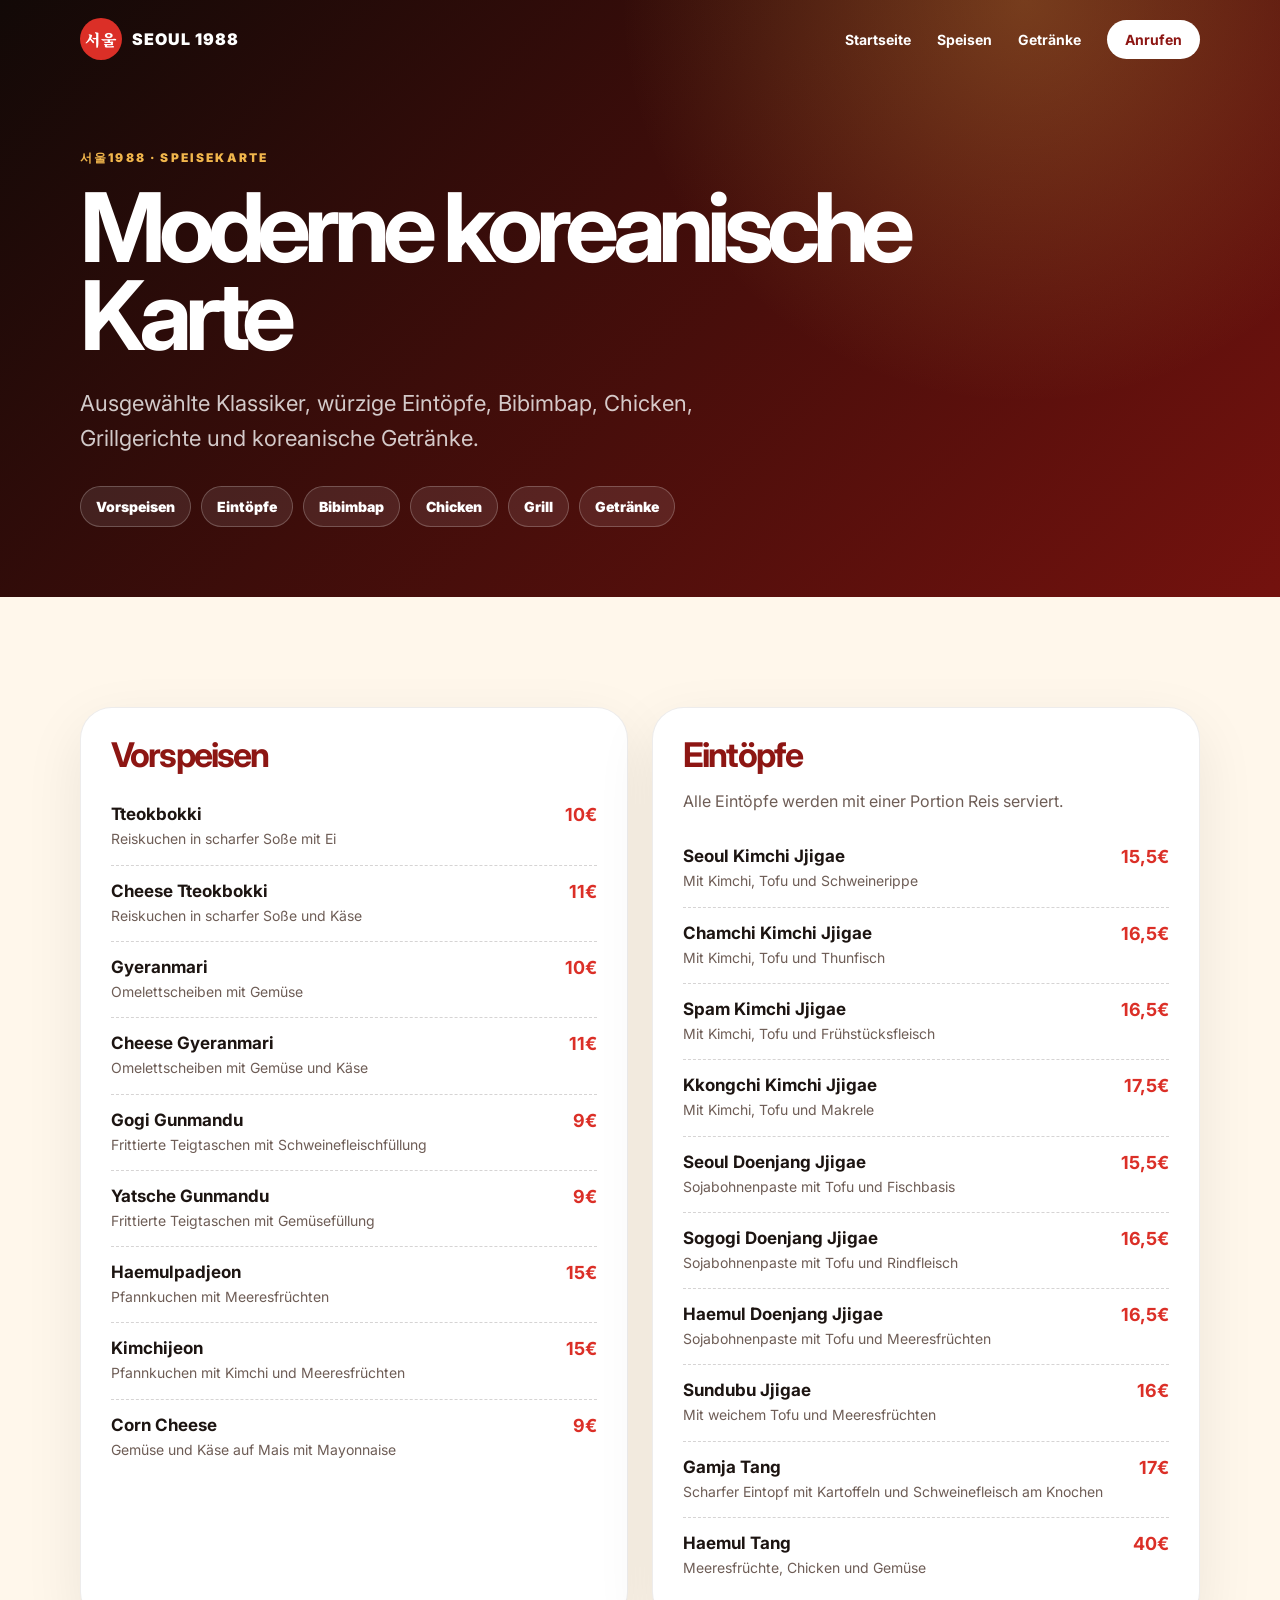
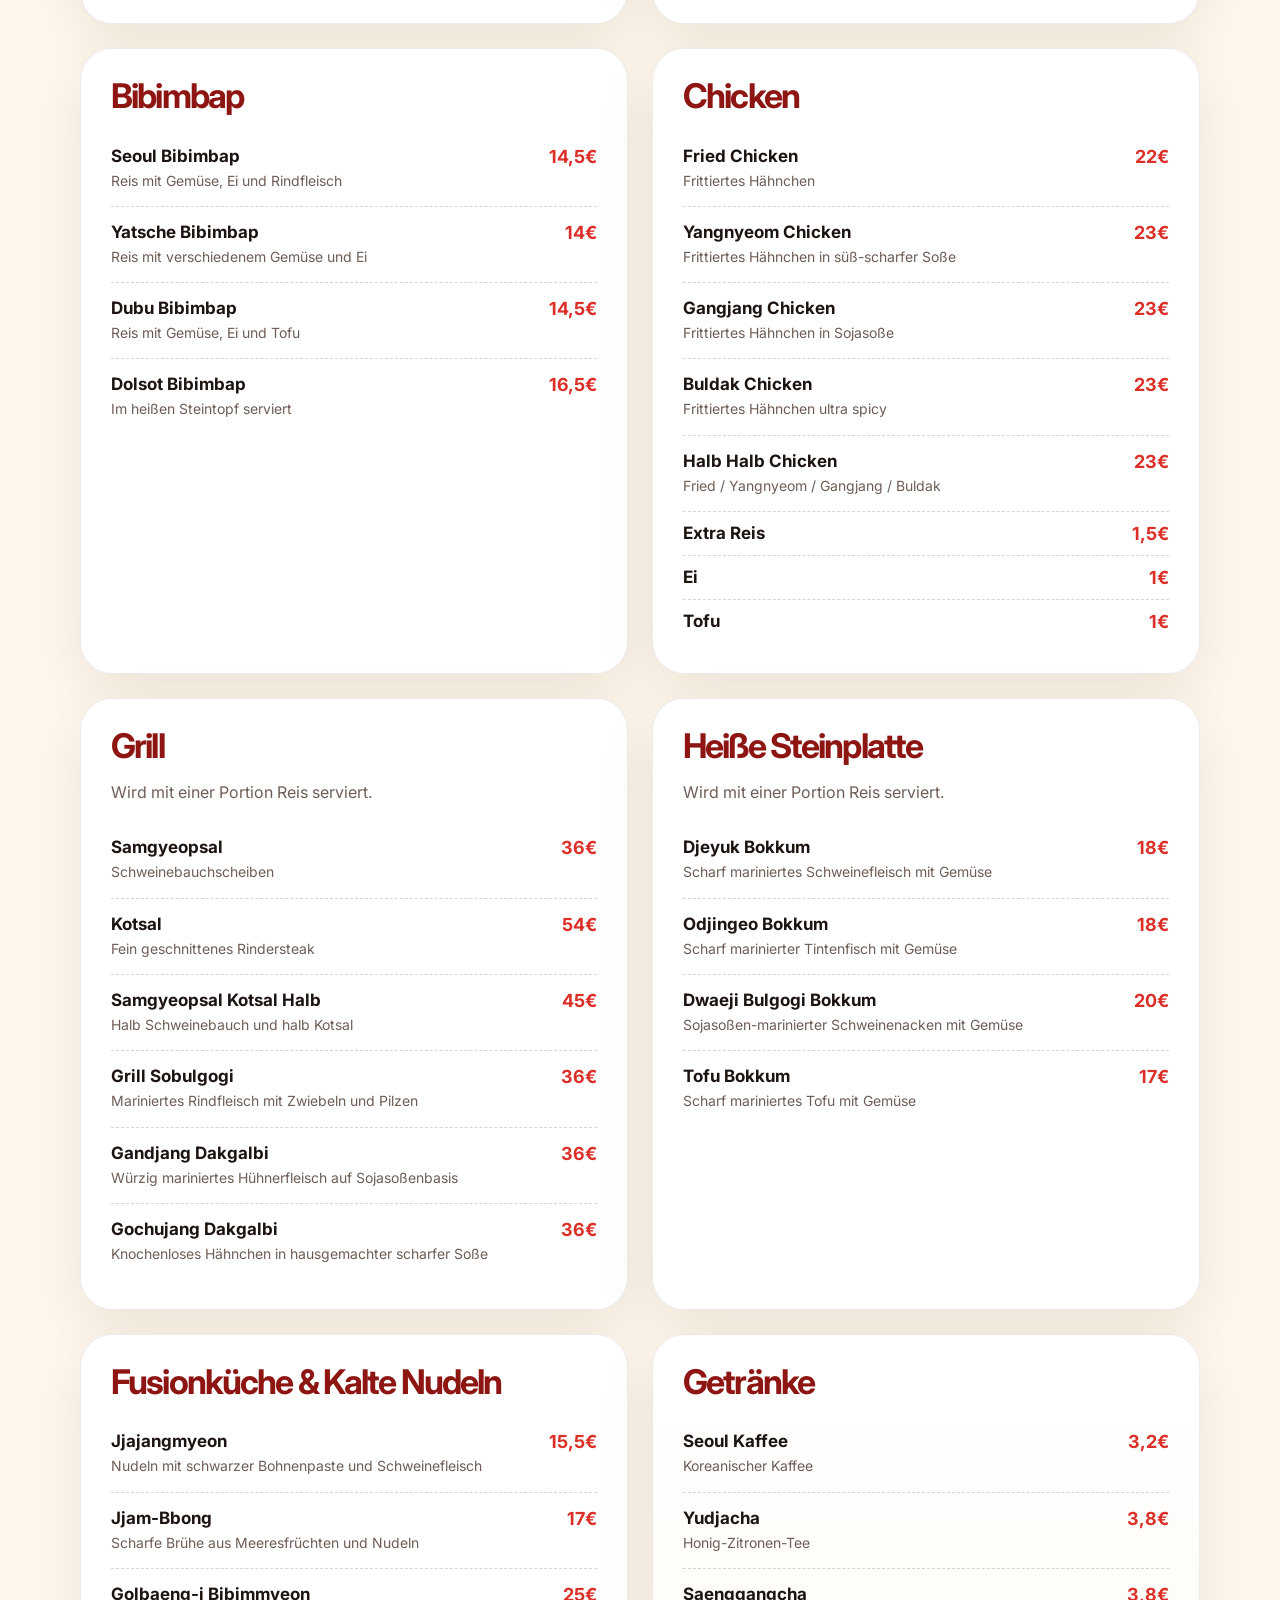
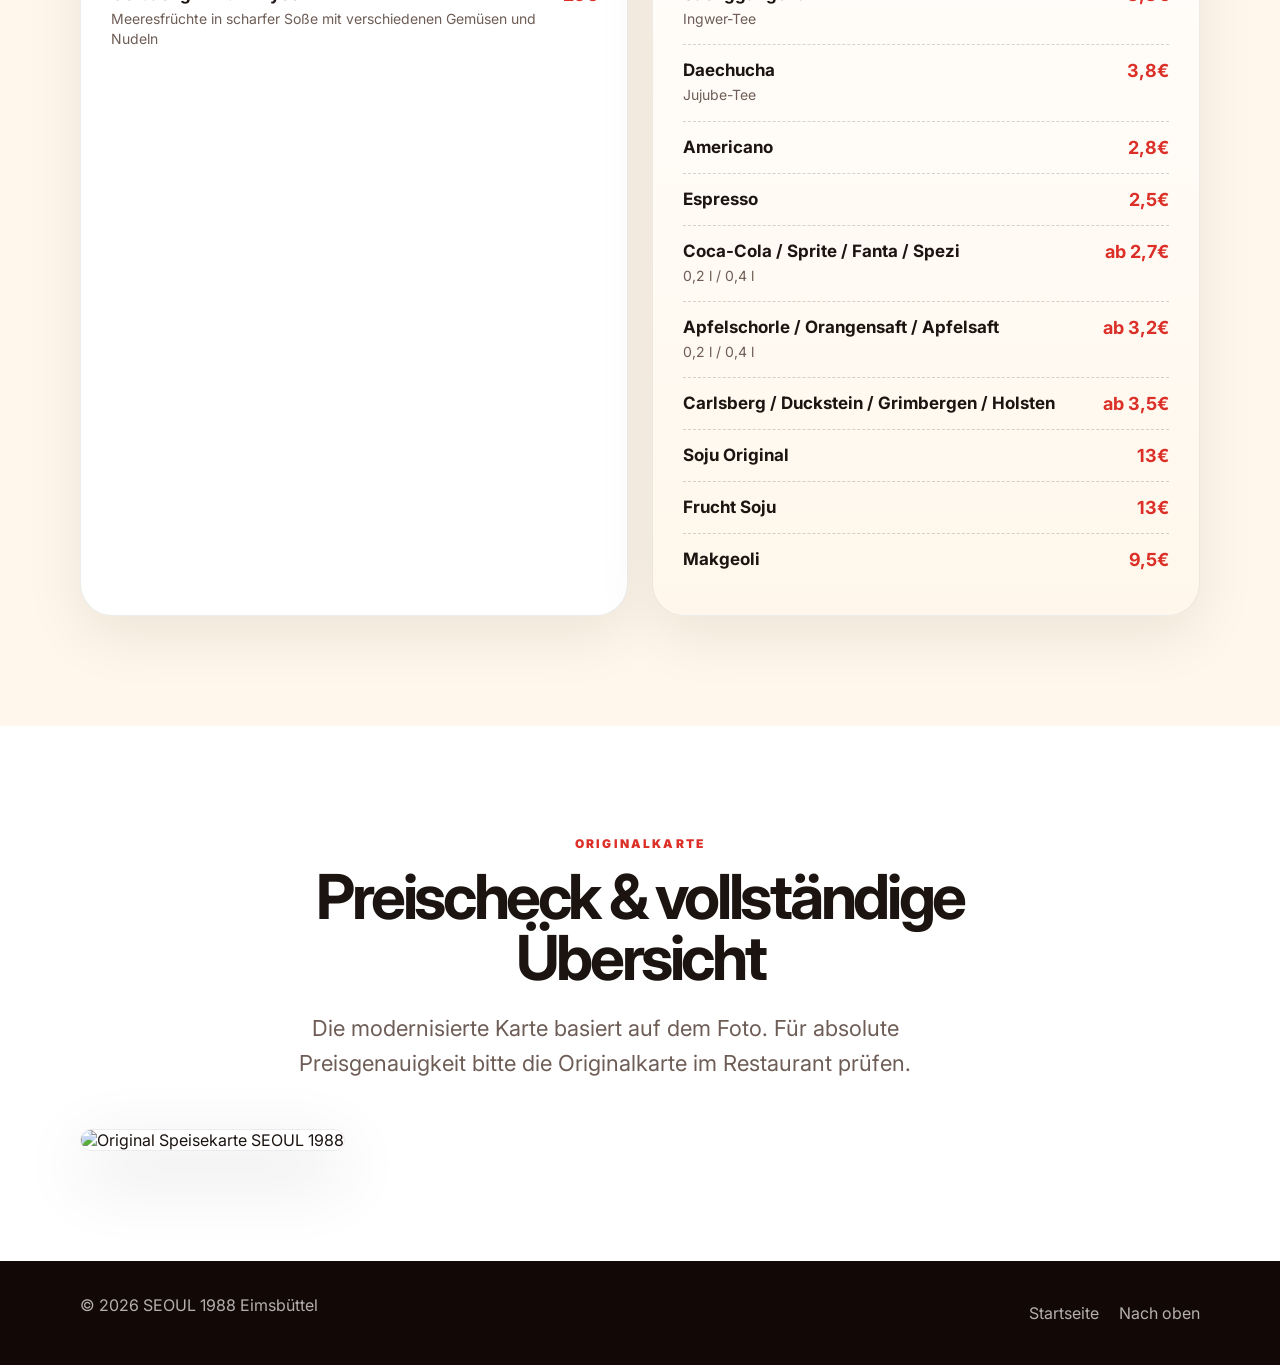
==== speisekarte.html @ 46224bd9 "Add files via upload" ====
<!DOCTYPE html>
<html lang="de">
<head>
  <meta charset="UTF-8" />
  <meta name="viewport" content="width=device-width, initial-scale=1.0" />
  <title>Speisekarte | SEOUL 1988 Eimsbüttel</title>
  <meta name="description" content="Moderne Speisekarte von SEOUL 1988 Eimsbüttel: koreanische Vorspeisen, Eintöpfe, Bibimbap, Chicken, Grillgerichte und Getränke." />
  <link rel="preconnect" href="https://fonts.googleapis.com">
  <link rel="preconnect" href="https://fonts.gstatic.com" crossorigin>
  <link href="https://fonts.googleapis.com/css2?family=Inter:wght@400;500;600;700;800;900&family=Noto+Serif+KR:wght@600;700&display=swap" rel="stylesheet">
  <link rel="stylesheet" href="style.css" />
</head>
<body class="menu-page">
  <header class="site-header scrolled" id="top">
    <nav class="nav">
      <a class="brand" href="index.html" aria-label="SEOUL 1988 Startseite">
        <span class="brand-mark">서울</span>
        <span>SEOUL 1988</span>
      </a>
      <button class="nav-toggle" aria-label="Menü öffnen" aria-expanded="false">☰</button>
      <div class="nav-links">
        <a href="index.html">Startseite</a>
        <a href="#vorspeisen">Speisen</a>
        <a href="#getraenke">Getränke</a>
        <a class="nav-cta" href="tel:+494021065353">Anrufen</a>
      </div>
    </nav>
  </header>

  <main>
    <section class="menu-hero">
      <div class="container">
        <p class="eyebrow">서울1988 · Speisekarte</p>
        <h1>Moderne koreanische Karte</h1>
        <p class="hero-text">Ausgewählte Klassiker, würzige Eintöpfe, Bibimbap, Chicken, Grillgerichte und koreanische Getränke.</p>
        <div class="menu-pills">
          <a href="#vorspeisen">Vorspeisen</a>
          <a href="#eintoepfe">Eintöpfe</a>
          <a href="#bibimbap">Bibimbap</a>
          <a href="#chicken">Chicken</a>
          <a href="#grill">Grill</a>
          <a href="#getraenke">Getränke</a>
        </div>
      </div>
    </section>

    <section class="menu-board section" id="vorspeisen">
      <div class="container menu-layout">
        <div class="menu-category reveal">
          <h2>Vorspeisen</h2>
          <div class="dish"><div><strong>Tteokbokki</strong><span>Reiskuchen in scharfer Soße mit Ei</span></div><b>10€</b></div>
          <div class="dish"><div><strong>Cheese Tteokbokki</strong><span>Reiskuchen in scharfer Soße und Käse</span></div><b>11€</b></div>
          <div class="dish"><div><strong>Gyeranmari</strong><span>Omelettscheiben mit Gemüse</span></div><b>10€</b></div>
          <div class="dish"><div><strong>Cheese Gyeranmari</strong><span>Omelettscheiben mit Gemüse und Käse</span></div><b>11€</b></div>
          <div class="dish"><div><strong>Gogi Gunmandu</strong><span>Frittierte Teigtaschen mit Schweinefleischfüllung</span></div><b>9€</b></div>
          <div class="dish"><div><strong>Yatsche Gunmandu</strong><span>Frittierte Teigtaschen mit Gemüsefüllung</span></div><b>9€</b></div>
          <div class="dish"><div><strong>Haemulpadjeon</strong><span>Pfannkuchen mit Meeresfrüchten</span></div><b>15€</b></div>
          <div class="dish"><div><strong>Kimchijeon</strong><span>Pfannkuchen mit Kimchi und Meeresfrüchten</span></div><b>15€</b></div>
          <div class="dish"><div><strong>Corn Cheese</strong><span>Gemüse und Käse auf Mais mit Mayonnaise</span></div><b>9€</b></div>
        </div>

        <div class="menu-category reveal" id="eintoepfe">
          <h2>Eintöpfe</h2>
          <p class="category-note">Alle Eintöpfe werden mit einer Portion Reis serviert.</p>
          <div class="dish"><div><strong>Seoul Kimchi Jjigae</strong><span>Mit Kimchi, Tofu und Schweinerippe</span></div><b>15,5€</b></div>
          <div class="dish"><div><strong>Chamchi Kimchi Jjigae</strong><span>Mit Kimchi, Tofu und Thunfisch</span></div><b>16,5€</b></div>
          <div class="dish"><div><strong>Spam Kimchi Jjigae</strong><span>Mit Kimchi, Tofu und Frühstücksfleisch</span></div><b>16,5€</b></div>
          <div class="dish"><div><strong>Kkongchi Kimchi Jjigae</strong><span>Mit Kimchi, Tofu und Makrele</span></div><b>17,5€</b></div>
          <div class="dish"><div><strong>Seoul Doenjang Jjigae</strong><span>Sojabohnenpaste mit Tofu und Fischbasis</span></div><b>15,5€</b></div>
          <div class="dish"><div><strong>Sogogi Doenjang Jjigae</strong><span>Sojabohnenpaste mit Tofu und Rindfleisch</span></div><b>16,5€</b></div>
          <div class="dish"><div><strong>Haemul Doenjang Jjigae</strong><span>Sojabohnenpaste mit Tofu und Meeresfrüchten</span></div><b>16,5€</b></div>
          <div class="dish"><div><strong>Sundubu Jjigae</strong><span>Mit weichem Tofu und Meeresfrüchten</span></div><b>16€</b></div>
          <div class="dish"><div><strong>Gamja Tang</strong><span>Scharfer Eintopf mit Kartoffeln und Schweinefleisch am Knochen</span></div><b>17€</b></div>
          <div class="dish"><div><strong>Haemul Tang</strong><span>Meeresfrüchte, Chicken und Gemüse</span></div><b>40€</b></div>
        </div>

        <div class="menu-category reveal" id="bibimbap">
          <h2>Bibimbap</h2>
          <div class="dish"><div><strong>Seoul Bibimbap</strong><span>Reis mit Gemüse, Ei und Rindfleisch</span></div><b>14,5€</b></div>
          <div class="dish"><div><strong>Yatsche Bibimbap</strong><span>Reis mit verschiedenem Gemüse und Ei</span></div><b>14€</b></div>
          <div class="dish"><div><strong>Dubu Bibimbap</strong><span>Reis mit Gemüse, Ei und Tofu</span></div><b>14,5€</b></div>
          <div class="dish"><div><strong>Dolsot Bibimbap</strong><span>Im heißen Steintopf serviert</span></div><b>16,5€</b></div>
        </div>

        <div class="menu-category reveal" id="chicken">
          <h2>Chicken</h2>
          <div class="dish"><div><strong>Fried Chicken</strong><span>Frittiertes Hähnchen</span></div><b>22€</b></div>
          <div class="dish"><div><strong>Yangnyeom Chicken</strong><span>Frittiertes Hähnchen in süß-scharfer Soße</span></div><b>23€</b></div>
          <div class="dish"><div><strong>Gangjang Chicken</strong><span>Frittiertes Hähnchen in Sojasoße</span></div><b>23€</b></div>
          <div class="dish"><div><strong>Buldak Chicken</strong><span>Frittiertes Hähnchen ultra spicy</span></div><b>23€</b></div>
          <div class="dish"><div><strong>Halb Halb Chicken</strong><span>Fried / Yangnyeom / Gangjang / Buldak</span></div><b>23€</b></div>
          <div class="dish small"><div><strong>Extra Reis</strong></div><b>1,5€</b></div>
          <div class="dish small"><div><strong>Ei</strong></div><b>1€</b></div>
          <div class="dish small"><div><strong>Tofu</strong></div><b>1€</b></div>
        </div>

        <div class="menu-category reveal" id="grill">
          <h2>Grill</h2>
          <p class="category-note">Wird mit einer Portion Reis serviert.</p>
          <div class="dish"><div><strong>Samgyeopsal</strong><span>Schweinebauchscheiben</span></div><b>36€</b></div>
          <div class="dish"><div><strong>Kotsal</strong><span>Fein geschnittenes Rindersteak</span></div><b>54€</b></div>
          <div class="dish"><div><strong>Samgyeopsal Kotsal Halb</strong><span>Halb Schweinebauch und halb Kotsal</span></div><b>45€</b></div>
          <div class="dish"><div><strong>Grill Sobulgogi</strong><span>Mariniertes Rindfleisch mit Zwiebeln und Pilzen</span></div><b>36€</b></div>
          <div class="dish"><div><strong>Gandjang Dakgalbi</strong><span>Würzig mariniertes Hühnerfleisch auf Sojasoßenbasis</span></div><b>36€</b></div>
          <div class="dish"><div><strong>Gochujang Dakgalbi</strong><span>Knochenloses Hähnchen in hausgemachter scharfer Soße</span></div><b>36€</b></div>
        </div>

        <div class="menu-category reveal">
          <h2>Heiße Steinplatte</h2>
          <p class="category-note">Wird mit einer Portion Reis serviert.</p>
          <div class="dish"><div><strong>Djeyuk Bokkum</strong><span>Scharf mariniertes Schweinefleisch mit Gemüse</span></div><b>18€</b></div>
          <div class="dish"><div><strong>Odjingeo Bokkum</strong><span>Scharf marinierter Tintenfisch mit Gemüse</span></div><b>18€</b></div>
          <div class="dish"><div><strong>Dwaeji Bulgogi Bokkum</strong><span>Sojasoßen-marinierter Schweinenacken mit Gemüse</span></div><b>20€</b></div>
          <div class="dish"><div><strong>Tofu Bokkum</strong><span>Scharf mariniertes Tofu mit Gemüse</span></div><b>17€</b></div>
        </div>

        <div class="menu-category reveal">
          <h2>Fusionküche & Kalte Nudeln</h2>
          <div class="dish"><div><strong>Jjajangmyeon</strong><span>Nudeln mit schwarzer Bohnenpaste und Schweinefleisch</span></div><b>15,5€</b></div>
          <div class="dish"><div><strong>Jjam-Bbong</strong><span>Scharfe Brühe aus Meeresfrüchten und Nudeln</span></div><b>17€</b></div>
          <div class="dish"><div><strong>Golbaeng-i Bibimmyeon</strong><span>Meeresfrüchte in scharfer Soße mit verschiedenen Gemüsen und Nudeln</span></div><b>25€</b></div>
        </div>

        <div class="menu-category drinks reveal" id="getraenke">
          <h2>Getränke</h2>
          <div class="dish"><div><strong>Seoul Kaffee</strong><span>Koreanischer Kaffee</span></div><b>3,2€</b></div>
          <div class="dish"><div><strong>Yudjacha</strong><span>Honig-Zitronen-Tee</span></div><b>3,8€</b></div>
          <div class="dish"><div><strong>Saenggangcha</strong><span>Ingwer-Tee</span></div><b>3,8€</b></div>
          <div class="dish"><div><strong>Daechucha</strong><span>Jujube-Tee</span></div><b>3,8€</b></div>
          <div class="dish"><div><strong>Americano</strong></div><b>2,8€</b></div>
          <div class="dish"><div><strong>Espresso</strong></div><b>2,5€</b></div>
          <div class="dish"><div><strong>Coca-Cola / Sprite / Fanta / Spezi</strong><span>0,2 l / 0,4 l</span></div><b>ab 2,7€</b></div>
          <div class="dish"><div><strong>Apfelschorle / Orangensaft / Apfelsaft</strong><span>0,2 l / 0,4 l</span></div><b>ab 3,2€</b></div>
          <div class="dish"><div><strong>Carlsberg / Duckstein / Grimbergen / Holsten</strong></div><b>ab 3,5€</b></div>
          <div class="dish"><div><strong>Soju Original</strong></div><b>13€</b></div>
          <div class="dish"><div><strong>Frucht Soju</strong></div><b>13€</b></div>
          <div class="dish"><div><strong>Makgeoli</strong></div><b>9,5€</b></div>
        </div>
      </div>
    </section>

    <section class="section original-menu">
      <div class="container">
        <div class="section-head reveal">
          <p class="eyebrow dark">Originalkarte</p>
          <h2>Preischeck & vollständige Übersicht</h2>
          <p class="lead">Die modernisierte Karte basiert auf dem Foto. Für absolute Preisgenauigkeit bitte die Originalkarte im Restaurant prüfen.</p>
        </div>
        <img src="images/speisekarte-original.jpeg" alt="Original Speisekarte SEOUL 1988" />
      </div>
    </section>
  </main>

  <footer class="footer">
    <div class="container footer-grid">
      <p>© <span id="year"></span> SEOUL 1988 Eimsbüttel</p>
      <div><a href="index.html">Startseite</a><a href="#top">Nach oben</a></div>
    </div>
  </footer>
  <script src="script.js"></script>
</body>
</html>
---- style.css ----
:root{--bg:#130b09;--paper:#fff7eb;--ink:#1c1411;--muted:#6e5d56;--red:#db2f27;--red2:#8d1613;--gold:#f1b64c;--line:rgba(255,255,255,.16);--shadow:0 24px 80px rgba(25,7,5,.28)}*{box-sizing:border-box}html{scroll-behavior:smooth}body{margin:0;font-family:Inter,system-ui,-apple-system,Segoe UI,sans-serif;background:var(--paper);color:var(--ink)}a{color:inherit;text-decoration:none}.container{width:min(1120px,92vw);margin:auto}.site-header{position:fixed;top:0;left:0;right:0;z-index:20;padding:18px 0;transition:.25s}.site-header.scrolled{background:rgba(19,11,9,.88);backdrop-filter:blur(18px);padding:10px 0}.nav{width:min(1120px,92vw);margin:auto;display:flex;align-items:center;justify-content:space-between}.brand{display:flex;align-items:center;gap:10px;color:#fff;font-weight:900;letter-spacing:.06em}.brand-mark{display:grid;place-items:center;width:42px;height:42px;border-radius:50%;background:var(--red);font-family:'Noto Serif KR',serif}.nav-links{display:flex;align-items:center;gap:26px;color:#fff;font-size:14px;font-weight:700}.nav-cta{background:#fff;color:var(--red2);padding:11px 18px;border-radius:999px}.nav-toggle{display:none;background:none;border:0;color:white;font-size:28px}.hero{position:relative;min-height:96vh;display:flex;align-items:center;overflow:hidden;background:radial-gradient(circle at 80% 20%,rgba(241,182,76,.35),transparent 30%),linear-gradient(135deg,#120907 0%,#2a0b08 52%,#74120e 100%);color:#fff}.hero-bg:before{content:"";position:absolute;inset:0;background-image:linear-gradient(rgba(255,255,255,.04) 1px,transparent 1px),linear-gradient(90deg,rgba(255,255,255,.04) 1px,transparent 1px);background-size:54px 54px;mask-image:linear-gradient(to bottom,#000,transparent 85%)}.hero-grid{position:relative;display:grid;grid-template-columns:1.08fr .92fr;align-items:center;gap:60px;padding-top:86px}.eyebrow{margin:0 0 16px;text-transform:uppercase;letter-spacing:.18em;color:var(--gold);font-size:12px;font-weight:900}.eyebrow.dark{color:var(--red)}h1,h2,h3,p{margin-top:0}h1{font-size:clamp(48px,8vw,96px);line-height:.92;letter-spacing:-.075em;margin-bottom:26px}h2{font-size:clamp(34px,5vw,62px);line-height:.98;letter-spacing:-.055em;margin-bottom:22px}.hero-text,.lead{font-size:clamp(18px,2vw,22px);line-height:1.6;color:rgba(255,255,255,.78);max-width:650px}.lead{color:var(--muted)}.hero-actions{display:flex;gap:14px;flex-wrap:wrap;margin:34px 0}.btn{display:inline-flex;align-items:center;justify-content:center;border-radius:999px;padding:15px 22px;font-weight:900;transition:.2s}.btn:hover{transform:translateY(-2px)}.primary{background:var(--gold);color:#25110b}.secondary{background:rgba(255,255,255,.1);border:1px solid var(--line);color:#fff}.light{background:#fff;color:var(--red2)}.outline-light{border:1px solid rgba(255,255,255,.4);color:#fff}.quick-info{display:flex;gap:10px;flex-wrap:wrap}.quick-info span{border:1px solid var(--line);border-radius:999px;padding:9px 13px;color:rgba(255,255,255,.82);font-size:13px;font-weight:700}.hero-card{position:relative;min-height:540px}.plate-visual{position:absolute;inset:90px 20px 80px;border-radius:45% 55% 48% 52%;background:radial-gradient(circle at 48% 45%,#fff7eb 0 28%,#e7d2b2 29% 33%,#111 34% 36%,#d82f27 37% 43%,#f1b64c 44% 50%,#2d7e50 51% 58%,#ffefe0 59% 100%);box-shadow:var(--shadow);animation:float 5s ease-in-out infinite}.plate-visual span{position:absolute;width:70px;height:70px;border-radius:50%;background:rgba(255,255,255,.32);filter:blur(8px)}.plate-visual span:nth-child(1){left:15%;top:17%}.plate-visual span:nth-child(2){right:18%;top:24%}.plate-visual span:nth-child(3){left:43%;bottom:16%}.plate-card{position:absolute;z-index:2;background:rgba(255,255,255,.12);border:1px solid var(--line);backdrop-filter:blur(18px);border-radius:28px;padding:22px;box-shadow:var(--shadow);max-width:270px}.plate-card strong{display:block;font-size:25px;margin:6px 0}.plate-card p{color:rgba(255,255,255,.76);line-height:1.45;margin:0}.korean{color:var(--gold);font-family:'Noto Serif KR',serif}.top-card{top:34px;left:0}.bottom-card{right:0;bottom:40px}.section{padding:110px 0}.two-col{display:grid;grid-template-columns:.85fr 1.15fr;gap:70px;align-items:start}.menu-highlight{background:#fff}.section-head{text-align:center;max-width:720px;margin:0 auto 48px}.cards{display:grid;grid-template-columns:repeat(3,1fr);gap:22px}.food-card{background:var(--paper);border:1px solid rgba(28,20,17,.08);border-radius:32px;padding:34px;box-shadow:0 20px 60px rgba(30,14,9,.08)}.food-icon{font-size:42px;margin-bottom:26px}.food-card h3{font-size:26px;margin-bottom:12px}.food-card p{color:var(--muted);line-height:1.6}.experience{background:#190b08;color:#fff}.experience h2{color:#fff}.experience-grid{display:grid;grid-template-columns:.9fr 1.1fr;gap:70px;align-items:center}.experience .lead,.experience li{color:rgba(255,255,255,.78)}.experience-visual{min-height:420px;border-radius:42px;background:linear-gradient(135deg,#db2f27,#3b0b08);display:grid;place-items:center;box-shadow:var(--shadow);overflow:hidden;position:relative}.experience-visual:before{content:"";position:absolute;inset:-30%;background:repeating-linear-gradient(45deg,rgba(255,255,255,.08) 0 2px,transparent 2px 18px);animation:move 12s linear infinite}.neon-box{position:relative;text-align:center;border:2px solid rgba(255,255,255,.6);border-radius:28px;padding:38px 46px;box-shadow:0 0 45px rgba(241,182,76,.45)}.neon-box span{display:block;font-size:22px;letter-spacing:.4em}.neon-box strong{font-size:84px;line-height:1;color:var(--gold)}.check-list{list-style:none;padding:0;margin:26px 0 0}.check-list li{padding:12px 0 12px 34px;position:relative;border-bottom:1px solid rgba(255,255,255,.12)}.check-list li:before{content:"✓";position:absolute;left:0;color:var(--gold);font-weight:900}.hours{background:var(--paper)}.hours-grid{display:grid;grid-template-columns:1fr 1fr;gap:70px;align-items:center}.hours-card{background:#fff;border-radius:34px;padding:20px;box-shadow:0 24px 70px rgba(30,14,9,.12)}.hour-row{display:flex;justify-content:space-between;gap:20px;padding:17px 18px;border-bottom:1px solid rgba(28,20,17,.08);font-size:17px}.hour-row:last-child{border-bottom:0}.hour-row strong{color:var(--red2)}.closed strong{color:var(--muted)}.contact{padding-top:30px;background:linear-gradient(to bottom,var(--paper) 0 50%,#120907 50% 100%)}.contact-card{display:grid;grid-template-columns:1fr auto;gap:30px;align-items:center;background:linear-gradient(135deg,#d92f27,#8d1613);color:#fff;border-radius:42px;padding:50px;box-shadow:var(--shadow)}.contact-card h2{margin-bottom:16px}.contact-card p{font-size:18px;line-height:1.7;color:rgba(255,255,255,.84)}.contact-actions{display:flex;gap:14px;flex-wrap:wrap}.footer{background:#120907;color:rgba(255,255,255,.68);padding:34px 0}.footer-grid{display:flex;align-items:center;justify-content:space-between;gap:20px}.footer a{margin-left:20px}.reveal{opacity:0;transform:translateY(24px);transition:.65s ease}.reveal.visible{opacity:1;transform:none}@keyframes float{50%{transform:translateY(-16px) rotate(2deg)}}@keyframes move{to{transform:translateX(80px)}}@media(max-width:860px){.nav-toggle{display:block}.nav-links{position:absolute;top:72px;left:4vw;right:4vw;background:rgba(19,11,9,.96);border:1px solid var(--line);border-radius:24px;padding:22px;display:none;flex-direction:column;align-items:flex-start}.nav-links.open{display:flex}.hero-grid,.two-col,.experience-grid,.hours-grid,.contact-card{grid-template-columns:1fr}.hero{min-height:auto;padding:120px 0 70px}.hero-card{min-height:430px}.cards{grid-template-columns:1fr}.section{padding:74px 0}.contact-card{padding:34px}.footer-grid{flex-direction:column;align-items:flex-start}.footer a{margin:0 18px 0 0}}@media(max-width:520px){h1{font-size:50px}.hero-card{display:none}.contact-actions,.hero-actions{flex-direction:column}.btn{width:100%}}
.menu-cta{text-align:center;margin-top:38px}.menu-page{background:#fff7eb}.menu-hero{padding:150px 0 70px;background:radial-gradient(circle at 80% 0,rgba(241,182,76,.28),transparent 34%),linear-gradient(135deg,#120907,#74120e);color:#fff}.menu-hero h1{max-width:900px}.menu-pills{display:flex;flex-wrap:wrap;gap:10px;margin-top:30px}.menu-pills a{border:1px solid rgba(255,255,255,.22);background:rgba(255,255,255,.09);color:#fff;border-radius:999px;padding:11px 15px;font-weight:900;font-size:14px}.menu-board{background:#fff7eb}.menu-layout{display:grid;grid-template-columns:repeat(2,1fr);gap:24px}.menu-category{background:#fff;border:1px solid rgba(28,20,17,.08);border-radius:32px;padding:30px;box-shadow:0 20px 60px rgba(30,14,9,.08);scroll-margin-top:100px}.menu-category h2{font-size:34px;margin-bottom:18px;color:#8d1613}.category-note{color:#6e5d56;line-height:1.5;margin-bottom:18px}.dish{display:flex;justify-content:space-between;gap:20px;padding:15px 0;border-bottom:1px dashed rgba(28,20,17,.18)}.dish:last-child{border-bottom:0}.dish strong{font-size:17px}.dish span{display:block;color:#6e5d56;font-size:14px;line-height:1.45;margin-top:5px}.dish b{white-space:nowrap;color:#db2f27;font-size:18px}.dish.small{padding:11px 0}.drinks{background:linear-gradient(180deg,#fff,#fff7eb)}.original-menu{background:#fff}.original-menu img{width:100%;border-radius:32px;box-shadow:0 24px 70px rgba(30,14,9,.16);border:1px solid rgba(28,20,17,.08)}@media(max-width:860px){.menu-layout{grid-template-columns:1fr}.menu-hero{padding:130px 0 56px}.menu-category{padding:24px}.dish{gap:14px}.dish strong{font-size:16px}}
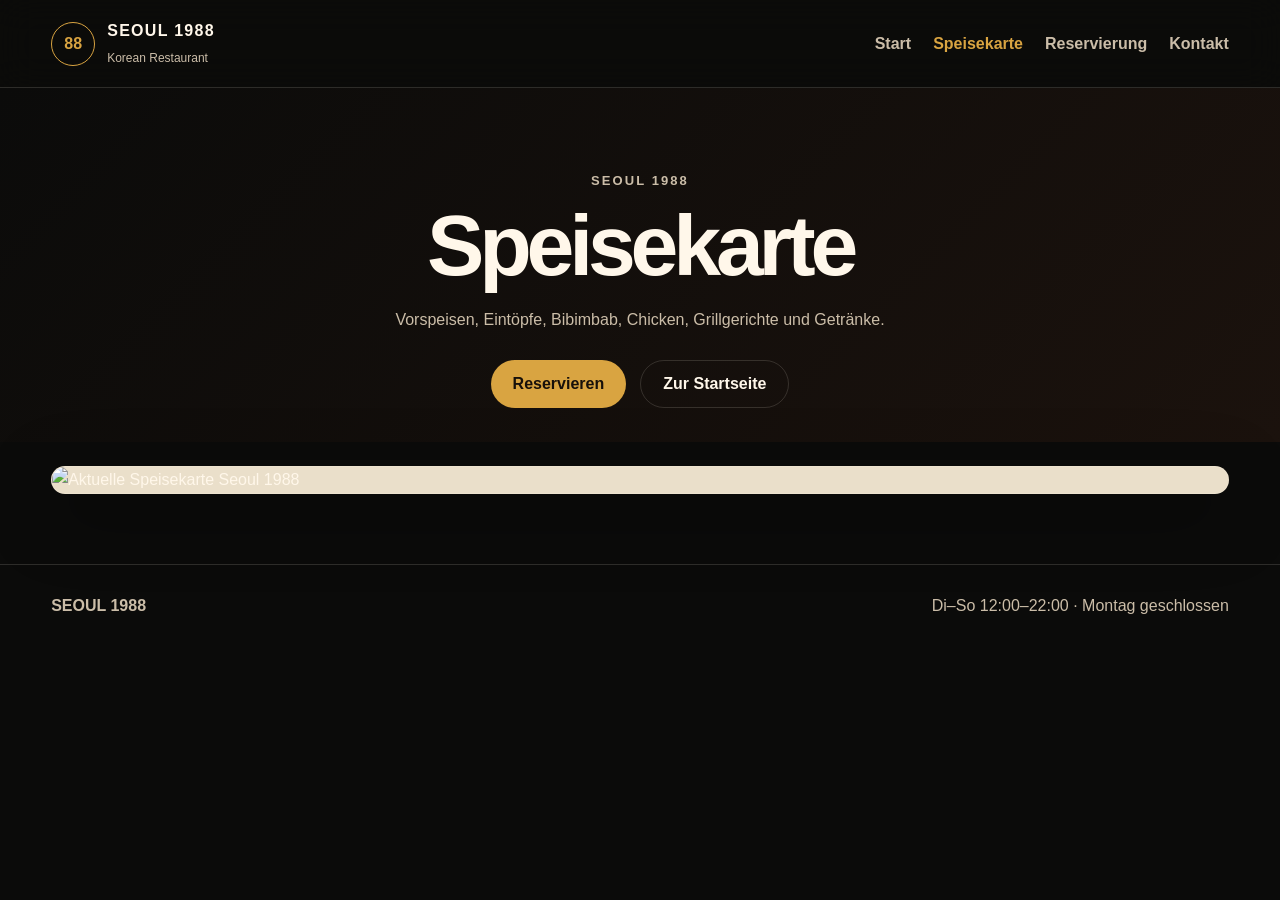
==== commit 076f648c: "Add files via upload" ====
--- a/speisekarte.html
+++ b/speisekarte.html
@@ -1,162 +1,38 @@
-<!DOCTYPE html>
+<!doctype html>
 <html lang="de">
 <head>
-  <meta charset="UTF-8" />
-  <meta name="viewport" content="width=device-width, initial-scale=1.0" />
-  <title>Speisekarte | SEOUL 1988 Eimsbüttel</title>
-  <meta name="description" content="Moderne Speisekarte von SEOUL 1988 Eimsbüttel: koreanische Vorspeisen, Eintöpfe, Bibimbap, Chicken, Grillgerichte und Getränke." />
-  <link rel="preconnect" href="https://fonts.googleapis.com">
-  <link rel="preconnect" href="https://fonts.gstatic.com" crossorigin>
-  <link href="https://fonts.googleapis.com/css2?family=Inter:wght@400;500;600;700;800;900&family=Noto+Serif+KR:wght@600;700&display=swap" rel="stylesheet">
+  <meta charset="utf-8" />
+  <meta name="viewport" content="width=device-width, initial-scale=1" />
+  <title>Speisekarte | SEOUL 1988</title>
+  <meta name="description" content="Aktuelle Speisekarte von SEOUL 1988 in Hamburg-Eimsbüttel." />
   <link rel="stylesheet" href="style.css" />
 </head>
-<body class="menu-page">
-  <header class="site-header scrolled" id="top">
+<body>
+  <header class="site-header compact">
+    <a class="brand" href="index.html"><span class="brand-mark">88</span><span><strong>SEOUL 1988</strong><small>Korean Restaurant</small></span></a>
+    <button class="nav-toggle" aria-label="Menü öffnen">☰</button>
     <nav class="nav">
-      <a class="brand" href="index.html" aria-label="SEOUL 1988 Startseite">
-        <span class="brand-mark">서울</span>
-        <span>SEOUL 1988</span>
-      </a>
-      <button class="nav-toggle" aria-label="Menü öffnen" aria-expanded="false">☰</button>
-      <div class="nav-links">
-        <a href="index.html">Startseite</a>
-        <a href="#vorspeisen">Speisen</a>
-        <a href="#getraenke">Getränke</a>
-        <a class="nav-cta" href="tel:+494021065353">Anrufen</a>
-      </div>
+      <a href="index.html">Start</a>
+      <a class="active" href="speisekarte.html">Speisekarte</a>
+      <a href="index.html#reservierung">Reservierung</a>
+      <a href="index.html#kontakt">Kontakt</a>
     </nav>
   </header>
-
   <main>
-    <section class="menu-hero">
-      <div class="container">
-        <p class="eyebrow">서울1988 · Speisekarte</p>
-        <h1>Moderne koreanische Karte</h1>
-        <p class="hero-text">Ausgewählte Klassiker, würzige Eintöpfe, Bibimbap, Chicken, Grillgerichte und koreanische Getränke.</p>
-        <div class="menu-pills">
-          <a href="#vorspeisen">Vorspeisen</a>
-          <a href="#eintoepfe">Eintöpfe</a>
-          <a href="#bibimbap">Bibimbap</a>
-          <a href="#chicken">Chicken</a>
-          <a href="#grill">Grill</a>
-          <a href="#getraenke">Getränke</a>
-        </div>
+    <section class="page-title">
+      <p class="eyebrow">SEOUL 1988</p>
+      <h1>Speisekarte</h1>
+      <p>Vorspeisen, Eintöpfe, Bibimbab, Chicken, Grillgerichte und Getränke.</p>
+      <div class="hero-actions centered">
+        <a class="btn primary" href="tel:+494043298009">Reservieren</a>
+        <a class="btn ghost" href="index.html">Zur Startseite</a>
       </div>
     </section>
-
-    <section class="menu-board section" id="vorspeisen">
-      <div class="container menu-layout">
-        <div class="menu-category reveal">
-          <h2>Vorspeisen</h2>
-          <div class="dish"><div><strong>Tteokbokki</strong><span>Reiskuchen in scharfer Soße mit Ei</span></div><b>10€</b></div>
-          <div class="dish"><div><strong>Cheese Tteokbokki</strong><span>Reiskuchen in scharfer Soße und Käse</span></div><b>11€</b></div>
-          <div class="dish"><div><strong>Gyeranmari</strong><span>Omelettscheiben mit Gemüse</span></div><b>10€</b></div>
-          <div class="dish"><div><strong>Cheese Gyeranmari</strong><span>Omelettscheiben mit Gemüse und Käse</span></div><b>11€</b></div>
-          <div class="dish"><div><strong>Gogi Gunmandu</strong><span>Frittierte Teigtaschen mit Schweinefleischfüllung</span></div><b>9€</b></div>
-          <div class="dish"><div><strong>Yatsche Gunmandu</strong><span>Frittierte Teigtaschen mit Gemüsefüllung</span></div><b>9€</b></div>
-          <div class="dish"><div><strong>Haemulpadjeon</strong><span>Pfannkuchen mit Meeresfrüchten</span></div><b>15€</b></div>
-          <div class="dish"><div><strong>Kimchijeon</strong><span>Pfannkuchen mit Kimchi und Meeresfrüchten</span></div><b>15€</b></div>
-          <div class="dish"><div><strong>Corn Cheese</strong><span>Gemüse und Käse auf Mais mit Mayonnaise</span></div><b>9€</b></div>
-        </div>
-
-        <div class="menu-category reveal" id="eintoepfe">
-          <h2>Eintöpfe</h2>
-          <p class="category-note">Alle Eintöpfe werden mit einer Portion Reis serviert.</p>
-          <div class="dish"><div><strong>Seoul Kimchi Jjigae</strong><span>Mit Kimchi, Tofu und Schweinerippe</span></div><b>15,5€</b></div>
-          <div class="dish"><div><strong>Chamchi Kimchi Jjigae</strong><span>Mit Kimchi, Tofu und Thunfisch</span></div><b>16,5€</b></div>
-          <div class="dish"><div><strong>Spam Kimchi Jjigae</strong><span>Mit Kimchi, Tofu und Frühstücksfleisch</span></div><b>16,5€</b></div>
-          <div class="dish"><div><strong>Kkongchi Kimchi Jjigae</strong><span>Mit Kimchi, Tofu und Makrele</span></div><b>17,5€</b></div>
-          <div class="dish"><div><strong>Seoul Doenjang Jjigae</strong><span>Sojabohnenpaste mit Tofu und Fischbasis</span></div><b>15,5€</b></div>
-          <div class="dish"><div><strong>Sogogi Doenjang Jjigae</strong><span>Sojabohnenpaste mit Tofu und Rindfleisch</span></div><b>16,5€</b></div>
-          <div class="dish"><div><strong>Haemul Doenjang Jjigae</strong><span>Sojabohnenpaste mit Tofu und Meeresfrüchten</span></div><b>16,5€</b></div>
-          <div class="dish"><div><strong>Sundubu Jjigae</strong><span>Mit weichem Tofu und Meeresfrüchten</span></div><b>16€</b></div>
-          <div class="dish"><div><strong>Gamja Tang</strong><span>Scharfer Eintopf mit Kartoffeln und Schweinefleisch am Knochen</span></div><b>17€</b></div>
-          <div class="dish"><div><strong>Haemul Tang</strong><span>Meeresfrüchte, Chicken und Gemüse</span></div><b>40€</b></div>
-        </div>
-
-        <div class="menu-category reveal" id="bibimbap">
-          <h2>Bibimbap</h2>
-          <div class="dish"><div><strong>Seoul Bibimbap</strong><span>Reis mit Gemüse, Ei und Rindfleisch</span></div><b>14,5€</b></div>
-          <div class="dish"><div><strong>Yatsche Bibimbap</strong><span>Reis mit verschiedenem Gemüse und Ei</span></div><b>14€</b></div>
-          <div class="dish"><div><strong>Dubu Bibimbap</strong><span>Reis mit Gemüse, Ei und Tofu</span></div><b>14,5€</b></div>
-          <div class="dish"><div><strong>Dolsot Bibimbap</strong><span>Im heißen Steintopf serviert</span></div><b>16,5€</b></div>
-        </div>
-
-        <div class="menu-category reveal" id="chicken">
-          <h2>Chicken</h2>
-          <div class="dish"><div><strong>Fried Chicken</strong><span>Frittiertes Hähnchen</span></div><b>22€</b></div>
-          <div class="dish"><div><strong>Yangnyeom Chicken</strong><span>Frittiertes Hähnchen in süß-scharfer Soße</span></div><b>23€</b></div>
-          <div class="dish"><div><strong>Gangjang Chicken</strong><span>Frittiertes Hähnchen in Sojasoße</span></div><b>23€</b></div>
-          <div class="dish"><div><strong>Buldak Chicken</strong><span>Frittiertes Hähnchen ultra spicy</span></div><b>23€</b></div>
-          <div class="dish"><div><strong>Halb Halb Chicken</strong><span>Fried / Yangnyeom / Gangjang / Buldak</span></div><b>23€</b></div>
-          <div class="dish small"><div><strong>Extra Reis</strong></div><b>1,5€</b></div>
-          <div class="dish small"><div><strong>Ei</strong></div><b>1€</b></div>
-          <div class="dish small"><div><strong>Tofu</strong></div><b>1€</b></div>
-        </div>
-
-        <div class="menu-category reveal" id="grill">
-          <h2>Grill</h2>
-          <p class="category-note">Wird mit einer Portion Reis serviert.</p>
-          <div class="dish"><div><strong>Samgyeopsal</strong><span>Schweinebauchscheiben</span></div><b>36€</b></div>
-          <div class="dish"><div><strong>Kotsal</strong><span>Fein geschnittenes Rindersteak</span></div><b>54€</b></div>
-          <div class="dish"><div><strong>Samgyeopsal Kotsal Halb</strong><span>Halb Schweinebauch und halb Kotsal</span></div><b>45€</b></div>
-          <div class="dish"><div><strong>Grill Sobulgogi</strong><span>Mariniertes Rindfleisch mit Zwiebeln und Pilzen</span></div><b>36€</b></div>
-          <div class="dish"><div><strong>Gandjang Dakgalbi</strong><span>Würzig mariniertes Hühnerfleisch auf Sojasoßenbasis</span></div><b>36€</b></div>
-          <div class="dish"><div><strong>Gochujang Dakgalbi</strong><span>Knochenloses Hähnchen in hausgemachter scharfer Soße</span></div><b>36€</b></div>
-        </div>
-
-        <div class="menu-category reveal">
-          <h2>Heiße Steinplatte</h2>
-          <p class="category-note">Wird mit einer Portion Reis serviert.</p>
-          <div class="dish"><div><strong>Djeyuk Bokkum</strong><span>Scharf mariniertes Schweinefleisch mit Gemüse</span></div><b>18€</b></div>
-          <div class="dish"><div><strong>Odjingeo Bokkum</strong><span>Scharf marinierter Tintenfisch mit Gemüse</span></div><b>18€</b></div>
-          <div class="dish"><div><strong>Dwaeji Bulgogi Bokkum</strong><span>Sojasoßen-marinierter Schweinenacken mit Gemüse</span></div><b>20€</b></div>
-          <div class="dish"><div><strong>Tofu Bokkum</strong><span>Scharf mariniertes Tofu mit Gemüse</span></div><b>17€</b></div>
-        </div>
-
-        <div class="menu-category reveal">
-          <h2>Fusionküche & Kalte Nudeln</h2>
-          <div class="dish"><div><strong>Jjajangmyeon</strong><span>Nudeln mit schwarzer Bohnenpaste und Schweinefleisch</span></div><b>15,5€</b></div>
-          <div class="dish"><div><strong>Jjam-Bbong</strong><span>Scharfe Brühe aus Meeresfrüchten und Nudeln</span></div><b>17€</b></div>
-          <div class="dish"><div><strong>Golbaeng-i Bibimmyeon</strong><span>Meeresfrüchte in scharfer Soße mit verschiedenen Gemüsen und Nudeln</span></div><b>25€</b></div>
-        </div>
-
-        <div class="menu-category drinks reveal" id="getraenke">
-          <h2>Getränke</h2>
-          <div class="dish"><div><strong>Seoul Kaffee</strong><span>Koreanischer Kaffee</span></div><b>3,2€</b></div>
-          <div class="dish"><div><strong>Yudjacha</strong><span>Honig-Zitronen-Tee</span></div><b>3,8€</b></div>
-          <div class="dish"><div><strong>Saenggangcha</strong><span>Ingwer-Tee</span></div><b>3,8€</b></div>
-          <div class="dish"><div><strong>Daechucha</strong><span>Jujube-Tee</span></div><b>3,8€</b></div>
-          <div class="dish"><div><strong>Americano</strong></div><b>2,8€</b></div>
-          <div class="dish"><div><strong>Espresso</strong></div><b>2,5€</b></div>
-          <div class="dish"><div><strong>Coca-Cola / Sprite / Fanta / Spezi</strong><span>0,2 l / 0,4 l</span></div><b>ab 2,7€</b></div>
-          <div class="dish"><div><strong>Apfelschorle / Orangensaft / Apfelsaft</strong><span>0,2 l / 0,4 l</span></div><b>ab 3,2€</b></div>
-          <div class="dish"><div><strong>Carlsberg / Duckstein / Grimbergen / Holsten</strong></div><b>ab 3,5€</b></div>
-          <div class="dish"><div><strong>Soju Original</strong></div><b>13€</b></div>
-          <div class="dish"><div><strong>Frucht Soju</strong></div><b>13€</b></div>
-          <div class="dish"><div><strong>Makgeoli</strong></div><b>9,5€</b></div>
-        </div>
-      </div>
-    </section>
-
-    <section class="section original-menu">
-      <div class="container">
-        <div class="section-head reveal">
-          <p class="eyebrow dark">Originalkarte</p>
-          <h2>Preischeck & vollständige Übersicht</h2>
-          <p class="lead">Die modernisierte Karte basiert auf dem Foto. Für absolute Preisgenauigkeit bitte die Originalkarte im Restaurant prüfen.</p>
-        </div>
-        <img src="images/speisekarte-original.jpeg" alt="Original Speisekarte SEOUL 1988" />
-      </div>
+    <section class="menu-image-wrap">
+      <img src="images/speisekarte.jpeg" alt="Aktuelle Speisekarte Seoul 1988" />
     </section>
   </main>
-
-  <footer class="footer">
-    <div class="container footer-grid">
-      <p>© <span id="year"></span> SEOUL 1988 Eimsbüttel</p>
-      <div><a href="index.html">Startseite</a><a href="#top">Nach oben</a></div>
-    </div>
-  </footer>
+  <footer><strong>SEOUL 1988</strong><span>Di–So 12:00–22:00 · Montag geschlossen</span></footer>
   <script src="script.js"></script>
 </body>
 </html>
--- a/style.css
+++ b/style.css
@@ -1,2 +1 @@
-:root{--bg:#130b09;--paper:#fff7eb;--ink:#1c1411;--muted:#6e5d56;--red:#db2f27;--red2:#8d1613;--gold:#f1b64c;--line:rgba(255,255,255,.16);--shadow:0 24px 80px rgba(25,7,5,.28)}*{box-sizing:border-box}html{scroll-behavior:smooth}body{margin:0;font-family:Inter,system-ui,-apple-system,Segoe UI,sans-serif;background:var(--paper);color:var(--ink)}a{color:inherit;text-decoration:none}.container{width:min(1120px,92vw);margin:auto}.site-header{position:fixed;top:0;left:0;right:0;z-index:20;padding:18px 0;transition:.25s}.site-header.scrolled{background:rgba(19,11,9,.88);backdrop-filter:blur(18px);padding:10px 0}.nav{width:min(1120px,92vw);margin:auto;display:flex;align-items:center;justify-content:space-between}.brand{display:flex;align-items:center;gap:10px;color:#fff;font-weight:900;letter-spacing:.06em}.brand-mark{display:grid;place-items:center;width:42px;height:42px;border-radius:50%;background:var(--red);font-family:'Noto Serif KR',serif}.nav-links{display:flex;align-items:center;gap:26px;color:#fff;font-size:14px;font-weight:700}.nav-cta{background:#fff;color:var(--red2);padding:11px 18px;border-radius:999px}.nav-toggle{display:none;background:none;border:0;color:white;font-size:28px}.hero{position:relative;min-height:96vh;display:flex;align-items:center;overflow:hidden;background:radial-gradient(circle at 80% 20%,rgba(241,182,76,.35),transparent 30%),linear-gradient(135deg,#120907 0%,#2a0b08 52%,#74120e 100%);color:#fff}.hero-bg:before{content:"";position:absolute;inset:0;background-image:linear-gradient(rgba(255,255,255,.04) 1px,transparent 1px),linear-gradient(90deg,rgba(255,255,255,.04) 1px,transparent 1px);background-size:54px 54px;mask-image:linear-gradient(to bottom,#000,transparent 85%)}.hero-grid{position:relative;display:grid;grid-template-columns:1.08fr .92fr;align-items:center;gap:60px;padding-top:86px}.eyebrow{margin:0 0 16px;text-transform:uppercase;letter-spacing:.18em;color:var(--gold);font-size:12px;font-weight:900}.eyebrow.dark{color:var(--red)}h1,h2,h3,p{margin-top:0}h1{font-size:clamp(48px,8vw,96px);line-height:.92;letter-spacing:-.075em;margin-bottom:26px}h2{font-size:clamp(34px,5vw,62px);line-height:.98;letter-spacing:-.055em;margin-bottom:22px}.hero-text,.lead{font-size:clamp(18px,2vw,22px);line-height:1.6;color:rgba(255,255,255,.78);max-width:650px}.lead{color:var(--muted)}.hero-actions{display:flex;gap:14px;flex-wrap:wrap;margin:34px 0}.btn{display:inline-flex;align-items:center;justify-content:center;border-radius:999px;padding:15px 22px;font-weight:900;transition:.2s}.btn:hover{transform:translateY(-2px)}.primary{background:var(--gold);color:#25110b}.secondary{background:rgba(255,255,255,.1);border:1px solid var(--line);color:#fff}.light{background:#fff;color:var(--red2)}.outline-light{border:1px solid rgba(255,255,255,.4);color:#fff}.quick-info{display:flex;gap:10px;flex-wrap:wrap}.quick-info span{border:1px solid var(--line);border-radius:999px;padding:9px 13px;color:rgba(255,255,255,.82);font-size:13px;font-weight:700}.hero-card{position:relative;min-height:540px}.plate-visual{position:absolute;inset:90px 20px 80px;border-radius:45% 55% 48% 52%;background:radial-gradient(circle at 48% 45%,#fff7eb 0 28%,#e7d2b2 29% 33%,#111 34% 36%,#d82f27 37% 43%,#f1b64c 44% 50%,#2d7e50 51% 58%,#ffefe0 59% 100%);box-shadow:var(--shadow);animation:float 5s ease-in-out infinite}.plate-visual span{position:absolute;width:70px;height:70px;border-radius:50%;background:rgba(255,255,255,.32);filter:blur(8px)}.plate-visual span:nth-child(1){left:15%;top:17%}.plate-visual span:nth-child(2){right:18%;top:24%}.plate-visual span:nth-child(3){left:43%;bottom:16%}.plate-card{position:absolute;z-index:2;background:rgba(255,255,255,.12);border:1px solid var(--line);backdrop-filter:blur(18px);border-radius:28px;padding:22px;box-shadow:var(--shadow);max-width:270px}.plate-card strong{display:block;font-size:25px;margin:6px 0}.plate-card p{color:rgba(255,255,255,.76);line-height:1.45;margin:0}.korean{color:var(--gold);font-family:'Noto Serif KR',serif}.top-card{top:34px;left:0}.bottom-card{right:0;bottom:40px}.section{padding:110px 0}.two-col{display:grid;grid-template-columns:.85fr 1.15fr;gap:70px;align-items:start}.menu-highlight{background:#fff}.section-head{text-align:center;max-width:720px;margin:0 auto 48px}.cards{display:grid;grid-template-columns:repeat(3,1fr);gap:22px}.food-card{background:var(--paper);border:1px solid rgba(28,20,17,.08);border-radius:32px;padding:34px;box-shadow:0 20px 60px rgba(30,14,9,.08)}.food-icon{font-size:42px;margin-bottom:26px}.food-card h3{font-size:26px;margin-bottom:12px}.food-card p{color:var(--muted);line-height:1.6}.experience{background:#190b08;color:#fff}.experience h2{color:#fff}.experience-grid{display:grid;grid-template-columns:.9fr 1.1fr;gap:70px;align-items:center}.experience .lead,.experience li{color:rgba(255,255,255,.78)}.experience-visual{min-height:420px;border-radius:42px;background:linear-gradient(135deg,#db2f27,#3b0b08);display:grid;place-items:center;box-shadow:var(--shadow);overflow:hidden;position:relative}.experience-visual:before{content:"";position:absolute;inset:-30%;background:repeating-linear-gradient(45deg,rgba(255,255,255,.08) 0 2px,transparent 2px 18px);animation:move 12s linear infinite}.neon-box{position:relative;text-align:center;border:2px solid rgba(255,255,255,.6);border-radius:28px;padding:38px 46px;box-shadow:0 0 45px rgba(241,182,76,.45)}.neon-box span{display:block;font-size:22px;letter-spacing:.4em}.neon-box strong{font-size:84px;line-height:1;color:var(--gold)}.check-list{list-style:none;padding:0;margin:26px 0 0}.check-list li{padding:12px 0 12px 34px;position:relative;border-bottom:1px solid rgba(255,255,255,.12)}.check-list li:before{content:"✓";position:absolute;left:0;color:var(--gold);font-weight:900}.hours{background:var(--paper)}.hours-grid{display:grid;grid-template-columns:1fr 1fr;gap:70px;align-items:center}.hours-card{background:#fff;border-radius:34px;padding:20px;box-shadow:0 24px 70px rgba(30,14,9,.12)}.hour-row{display:flex;justify-content:space-between;gap:20px;padding:17px 18px;border-bottom:1px solid rgba(28,20,17,.08);font-size:17px}.hour-row:last-child{border-bottom:0}.hour-row strong{color:var(--red2)}.closed strong{color:var(--muted)}.contact{padding-top:30px;background:linear-gradient(to bottom,var(--paper) 0 50%,#120907 50% 100%)}.contact-card{display:grid;grid-template-columns:1fr auto;gap:30px;align-items:center;background:linear-gradient(135deg,#d92f27,#8d1613);color:#fff;border-radius:42px;padding:50px;box-shadow:var(--shadow)}.contact-card h2{margin-bottom:16px}.contact-card p{font-size:18px;line-height:1.7;color:rgba(255,255,255,.84)}.contact-actions{display:flex;gap:14px;flex-wrap:wrap}.footer{background:#120907;color:rgba(255,255,255,.68);padding:34px 0}.footer-grid{display:flex;align-items:center;justify-content:space-between;gap:20px}.footer a{margin-left:20px}.reveal{opacity:0;transform:translateY(24px);transition:.65s ease}.reveal.visible{opacity:1;transform:none}@keyframes float{50%{transform:translateY(-16px) rotate(2deg)}}@keyframes move{to{transform:translateX(80px)}}@media(max-width:860px){.nav-toggle{display:block}.nav-links{position:absolute;top:72px;left:4vw;right:4vw;background:rgba(19,11,9,.96);border:1px solid var(--line);border-radius:24px;padding:22px;display:none;flex-direction:column;align-items:flex-start}.nav-links.open{display:flex}.hero-grid,.two-col,.experience-grid,.hours-grid,.contact-card{grid-template-columns:1fr}.hero{min-height:auto;padding:120px 0 70px}.hero-card{min-height:430px}.cards{grid-template-columns:1fr}.section{padding:74px 0}.contact-card{padding:34px}.footer-grid{flex-direction:column;align-items:flex-start}.footer a{margin:0 18px 0 0}}@media(max-width:520px){h1{font-size:50px}.hero-card{display:none}.contact-actions,.hero-actions{flex-direction:column}.btn{width:100%}}
-.menu-cta{text-align:center;margin-top:38px}.menu-page{background:#fff7eb}.menu-hero{padding:150px 0 70px;background:radial-gradient(circle at 80% 0,rgba(241,182,76,.28),transparent 34%),linear-gradient(135deg,#120907,#74120e);color:#fff}.menu-hero h1{max-width:900px}.menu-pills{display:flex;flex-wrap:wrap;gap:10px;margin-top:30px}.menu-pills a{border:1px solid rgba(255,255,255,.22);background:rgba(255,255,255,.09);color:#fff;border-radius:999px;padding:11px 15px;font-weight:900;font-size:14px}.menu-board{background:#fff7eb}.menu-layout{display:grid;grid-template-columns:repeat(2,1fr);gap:24px}.menu-category{background:#fff;border:1px solid rgba(28,20,17,.08);border-radius:32px;padding:30px;box-shadow:0 20px 60px rgba(30,14,9,.08);scroll-margin-top:100px}.menu-category h2{font-size:34px;margin-bottom:18px;color:#8d1613}.category-note{color:#6e5d56;line-height:1.5;margin-bottom:18px}.dish{display:flex;justify-content:space-between;gap:20px;padding:15px 0;border-bottom:1px dashed rgba(28,20,17,.18)}.dish:last-child{border-bottom:0}.dish strong{font-size:17px}.dish span{display:block;color:#6e5d56;font-size:14px;line-height:1.45;margin-top:5px}.dish b{white-space:nowrap;color:#db2f27;font-size:18px}.dish.small{padding:11px 0}.drinks{background:linear-gradient(180deg,#fff,#fff7eb)}.original-menu{background:#fff}.original-menu img{width:100%;border-radius:32px;box-shadow:0 24px 70px rgba(30,14,9,.16);border:1px solid rgba(28,20,17,.08)}@media(max-width:860px){.menu-layout{grid-template-columns:1fr}.menu-hero{padding:130px 0 56px}.menu-category{padding:24px}.dish{gap:14px}.dish strong{font-size:16px}}
+:root{--bg:#0b0b0a;--panel:#151210;--text:#fff7ea;--muted:#cbbda8;--gold:#d9a441;--red:#b72b20;--line:rgba(255,247,234,.14)}*{box-sizing:border-box}html{scroll-behavior:smooth}body{margin:0;font-family:-apple-system,BlinkMacSystemFont,"Segoe UI",Roboto,Arial,sans-serif;background:var(--bg);color:var(--text);line-height:1.6}a{color:inherit}.site-header{position:sticky;top:0;z-index:20;display:flex;align-items:center;justify-content:space-between;gap:24px;padding:18px clamp(18px,4vw,56px);background:rgba(11,11,10,.82);backdrop-filter:blur(18px);border-bottom:1px solid var(--line)}.brand{display:flex;align-items:center;gap:12px;text-decoration:none}.brand-mark{display:grid;place-items:center;width:44px;height:44px;border:1px solid var(--gold);border-radius:50%;color:var(--gold);font-weight:900}.brand strong{display:block;letter-spacing:.08em}.brand small{color:var(--muted);font-size:12px}.nav{display:flex;gap:22px;align-items:center}.nav a{text-decoration:none;color:var(--muted);font-weight:700}.nav a:hover,.nav .active{color:var(--gold)}.nav-toggle{display:none;background:none;border:1px solid var(--line);color:var(--text);border-radius:10px;font-size:22px;padding:8px 11px}.hero{min-height:78vh;display:grid;grid-template-columns:1.3fr .7fr;align-items:center;gap:32px;padding:80px clamp(18px,7vw,100px);background:radial-gradient(circle at 78% 38%,rgba(183,43,32,.38),transparent 34%),linear-gradient(135deg,#0b0b0a,#1a120d)}.eyebrow{color:var(--gold);text-transform:uppercase;letter-spacing:.16em;font-size:13px;font-weight:900}.hero h1,.page-title h1{font-size:clamp(42px,7vw,86px);line-height:.95;margin:12px 0 20px;letter-spacing:-.06em}.lead{max-width:660px;color:var(--muted);font-size:clamp(18px,2vw,22px)}.hero-actions{display:flex;gap:14px;flex-wrap:wrap;margin-top:28px}.centered{justify-content:center}.btn{display:inline-flex;align-items:center;justify-content:center;min-height:48px;padding:0 22px;border-radius:999px;text-decoration:none;font-weight:900}.primary{background:var(--gold);color:#17100a}.ghost{border:1px solid var(--line);color:var(--text)}.ghost.dark{background:#201814}.hero-card{padding:30px;border:1px solid var(--line);border-radius:28px;background:rgba(255,247,234,.07);box-shadow:0 20px 70px rgba(0,0,0,.3)}.hero-card span,.hero-card small{display:block;color:var(--muted)}.hero-card strong{display:block;font-size:42px;color:var(--gold);margin:8px 0}.section{padding:70px clamp(18px,7vw,100px)}.highlights{display:grid;grid-template-columns:repeat(3,1fr);gap:18px}.highlights article,.reservation-card,.hours{background:var(--panel);border:1px solid var(--line);border-radius:28px;padding:28px}.highlights h3,.hours h3{margin-top:0;color:var(--gold)}.highlights p,.split p,.reservation-card p,.contact p,.page-title p{color:var(--muted)}.split{display:grid;grid-template-columns:.75fr 1.25fr;gap:38px;align-items:center}.split h2,.reservation-card h2,.contact h2{font-size:clamp(30px,4vw,54px);line-height:1;margin:10px 0 16px}.text-link{color:var(--gold);font-weight:900;text-decoration:none}.menu-preview{display:block;overflow:hidden;border-radius:30px;border:1px solid var(--line);background:#241b13}.menu-preview img{width:100%;height:430px;object-fit:cover;display:block;transition:.5s}.menu-preview:hover img{transform:scale(1.03)}.reservation-card{text-align:center;background:linear-gradient(135deg,#19120f,#281912)}.contact{display:grid;grid-template-columns:1fr 1fr;gap:24px}.hours p{display:flex;justify-content:space-between;gap:12px;border-bottom:1px solid var(--line);padding-bottom:12px}.hours span{color:var(--muted)}footer{display:flex;justify-content:space-between;gap:16px;padding:28px clamp(18px,4vw,56px);border-top:1px solid var(--line);color:var(--muted)}.page-title{text-align:center;padding:70px 18px 34px;background:linear-gradient(135deg,#0b0b0a,#1b120d)}.menu-image-wrap{padding:24px clamp(12px,4vw,56px) 70px}.menu-image-wrap img{display:block;width:100%;max-width:1400px;margin:0 auto;border-radius:18px;border:1px solid var(--line);box-shadow:0 20px 70px rgba(0,0,0,.45);background:#eadfca}@media(max-width:800px){.nav-toggle{display:block}.nav{display:none;position:absolute;top:74px;left:18px;right:18px;flex-direction:column;align-items:flex-start;padding:18px;background:#151210;border:1px solid var(--line);border-radius:18px}.nav.open{display:flex}.hero{grid-template-columns:1fr;min-height:auto;padding-top:52px}.highlights,.split,.contact{grid-template-columns:1fr}.hero-card strong{font-size:34px}.menu-preview img{height:260px}footer{flex-direction:column}.site-header{padding:14px 18px}.menu-image-wrap{overflow-x:auto}.menu-image-wrap img{min-width:850px}}
